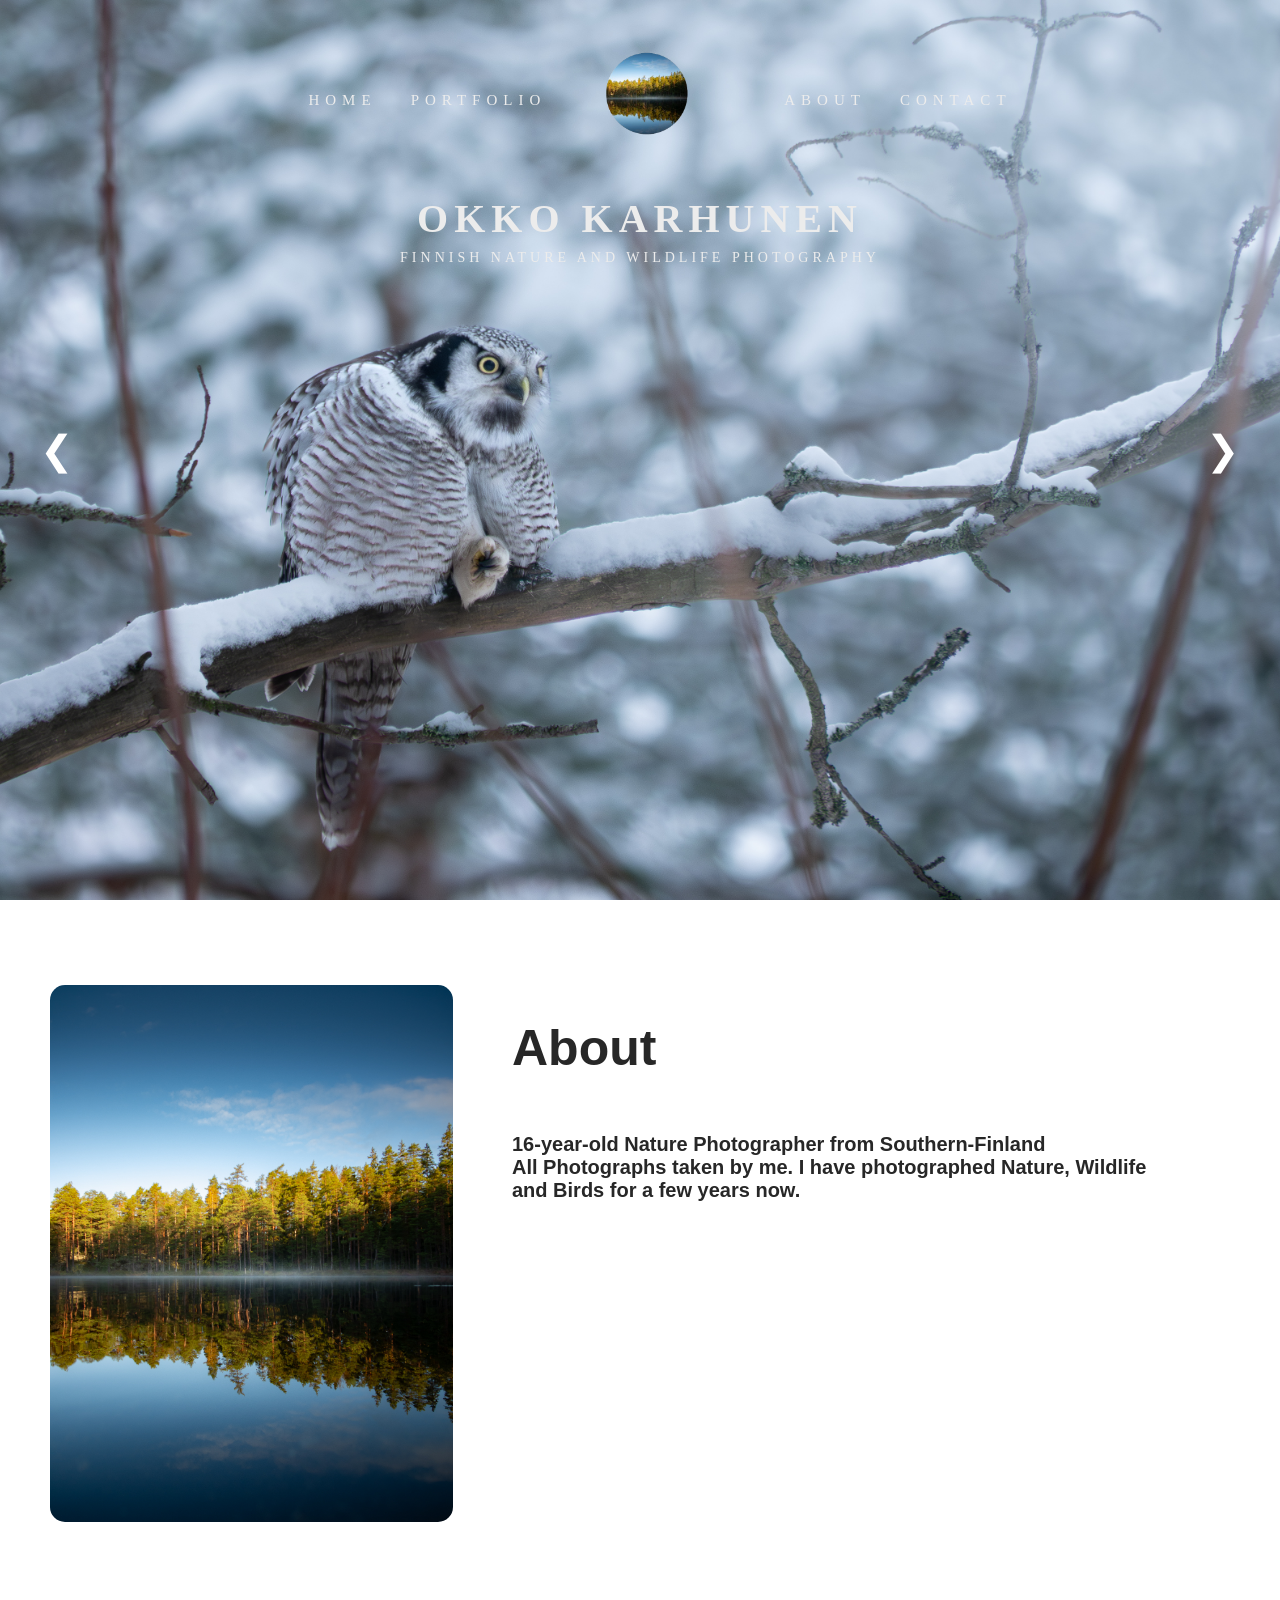
==== index.html @ 4d271e79 "Intial commit" ====
<!DOCTYPE html>
<html lang="en">
<head>
    <meta charset="UTF-8">
    <meta name="viewport" content="width=device-width, initial-scale=1.0">
    <title>Okko Karhunen</title>
    <link rel="stylesheet" href="style.css">
</head>
<body>
   <div id="header">
    <div class="container">
        <nav>
            <ul>
                <li><a href="#">Home</a></li>
                <li><a href="portfolio.html">Portfolio</a></li>
            </ul>
            <img src="images/logo.png" class="logo">
            <ul>
                <li><a href="#about">About</a></li>
                <li><a href="#">Contact</a></li>
            </ul>
        </nav>
         <div class="site-title">
            <h1>Okko Karhunen</h1>
            <h2>Finnish Nature and Wildlife Photography</h2>
        </div>
    </div> <!-- TÄMÄ SULKEE CONTAINERIN -->

    <!-- Nuolet tänne -->
    <div class="arrow left" onclick="prevSlide()">&#10094;</div>
    <div class="arrow right" onclick="nextSlide()">&#10095;</div>

</div>

    <div id="about">
        <div class="container">
            <div class="row">
                <div class="about-col-1">
                    <img src="images/logo.jpg">
                </div>
                <div class="about-col-2">
                    <h1 class="sub-title">About</h1>
                    <p class="down-title"><br>16-year-old Nature Photographer from Southern-Finland<br>All Photographs taken by me. I have photographed Nature, Wildlife <br>and Birds for a few years now.<br><br> </p>
                </div>
            </div>
        </div>
    </div>

 <script src="script.js"></script>   
</body>
</html>
---- style.css ----
html {
    scroll-behavior: smooth;
}
html, body {
    margin: 0;
    padding: 0;
}
* {
    font-family: 'Cinzel', serif;
    color: rgb(236, 236, 236);
}
body{
    background:rgb(255, 255, 255);
    color: #dddddd;
}
#header{
    width: 100%;
    height: 100vh;
    background-image: url(images/P1240639.jpg);
    background-size: cover;
    background-position: center;

}
.container{
    padding: 15px 0;
}

nav{
    display: flex;
    align-items: center;
    justify-content: center; /* muutettu */
    gap: 4px;               /* säädä tätä */
} 

.logo{
    width: 160px;
    margin-top: 10px;
}
nav ul li{
    display: inline-block;
    list-style: none;
    margin: 1px 15px;
}

nav ul li a{
    color: "#ffffff";
    text-decoration: none;
    font-size: 15px;
    position: relative;
    letter-spacing: 6px;
    text-transform: uppercase; 
}
nav ul li a::after{
    content: '';
    width: 0;
    height: 3px;
    background: #597480;
    position: absolute;
    left: 0;
    bottom: -6px;
    transition: 0.2s;
}
nav ul li a:hover::after{
    width: 100%;

}
.header-text{
    margin-top: 1%;
    font-size: 30px;
}
.header-text h1{
    font-size: 60px;
    margin-top: 10px;
}
.header-text h1 span{
    color:rgb(243, 243, 243);
}
.header-text span{
     font-family: 'Cinzel', serif;
    color:rgb(243, 243, 243);
}
/*-------------about-----------------*/
#about{
    padding: 70px 0;
    color:#ababab;
}
.row{
    display: flex;
    justify-content: space-between;
    flex-wrap: wrap;
}

.about-col-1{
    flex-basis: 35%;
}
.about-col-1 img{
    width: 90%;
    border-radius: 15px;
    margin-left: 50px;
}
.about-col-2{
    flex-basis: 60%;
}

.sub-title{
    font-size: 50px;
    font-weight: 600;
    color: rgb(39, 39, 39);
    font-family: Arial, sans-serif;
}

.down-title{
    font-size: 20px;
    color:rgb(39, 39, 39);
    font-family: Arial, sans-serif;
    font-weight: 590;

}

#header{
    position: relative; /* TÄRKEÄ */
    transition: background-image 0.5s ease-in-out;
}

/* Nuolet */
.arrow{
    position: absolute;
    top: 50%;
    transform: translateY(-50%);
    font-size: 40px;
    color: white;
    cursor: pointer;
    padding: 10px;
    user-select: none;
    z-index: 10;
    transition: 0.3s;
}

.arrow:hover{
    opacity: 0.6;
}

.left{
    left: 30px;
}

.right{
    right: 30px;
}

.site-title{
    text-align: center;
    margin-top: 20px;
}

.site-title h1{
    font-size: 28px;
    margin: 0;
    letter-spacing: 6px;
    text-transform: uppercase; 
}

.site-title h2{
    font-size: 14px;
    font-weight: 400;
    margin-top: 8px;
    letter-spacing: 4px;
    text-transform: uppercase; 
}






#portfolio-page{
    padding: 10px;
    background: #dddddd;
    min-height: 100vh;
}

.gallery{
    display: grid;
    grid-template-columns: repeat(3, 1fr);
    gap: 25px;
    margin-top: 40px;
}

.gallery img{
    width: 100%;
    height: 100%;
    object-fit: cover;
    transition: transform 0.4s ease;
}

.gallery img:hover{
    transform: scale(1.05);
}

.gallery img:first-child{
    grid-row: span 2;
}

.portfolio-wrapper{
    max-width: 1200px;
    margin: 0 auto;
    padding: 0 30px;
    background: #ffffff;
}

.gallery{
  display: grid;
  grid-template-columns: repeat(3, 1fr);
  gap: 30px;
  grid-auto-rows: 10px;
}

.item img{
  width: 100%;
  height: auto;
  display: block;
}

.item{
  grid-row-end: span 10;
}



#portfolio-banner{
  width: 100%;
  height: 450px;
  position: relative;
  overflow: hidden;
}

#portfolio-banner::before{
  content: "";
  position: absolute;
  inset: 0;
  background-image: url(images/Kingfisher1.jpg);
  background-size: cover;
  background-position: center;
  transition: filter 0.6s ease;
  z-index: 1;

  /* ALUSSA blur */
  filter: blur(4px);
}

#portfolio-banner:hover::before{
  /* hoverissa terävä */
  filter: blur(2px);
}

#portfolio-banner .container{
  position: relative;
  z-index: 2; /* tärkeä, jotta teksti tulee päälle */
  padding: 15px 0;
}

.site-title{
  position: relative;
  z-index: 2;
  text-align: center;
  margin-top: 10px;
  color: white;
}

.site-title h1{
  font-size: 40px;
  margin: 0;
  letter-spacing: 6px;
  text-transform: uppercase;
}

.site-title h2{
  font-size: 14px;
  font-weight: 400;
  margin-top: 8px;
  letter-spacing: 4px;
  text-transform: uppercase;
}





/* LIGHTBOX */
.hidden {
  display: none;
}

#lightbox {
  position: fixed;
  top: 0;
  left: 0;
  width: 100%;
  height: 100%;
  background: rgba(0,0,0,0.9);
  display: none;           /* piilotetaan aluksi */
  align-items: center;
  justify-content: center;
  z-index: 9999;
}

/* Kun lightbox on auki */
#lightbox.active {
  display: flex;
}

#lightbox img {
  max-width: 90%;
  max-height: 80%;
  object-fit: contain;
  border-radius: 0px;
  transform: scale(1);          /* normaalikoko */
  transition: transform 0.4s ease;
}

/* Zoom-luokka (tulee päälle klikkauksella) */
#lightbox img.zoomed {
  transform: scale(1.7);       /* 70% zoom */
}

#lightbox .close {
  position: absolute;
  top: 20px;
  right: 30px;
  font-size: 40px;
  color: white;
  cursor: pointer;
}

#lightbox .nav {
  position: absolute;
  top: 50%;
  transform: translateY(-50%);
  font-size: 50px;
  color: white;
  cursor: pointer;
  user-select: none;
}

#lightbox .nav.left {
  left: 30px;
}

#lightbox .nav.right {
  right: 30px;
}

.gallery{
  display: grid;
  grid-template-columns: repeat(3, 1fr);
  grid-auto-rows: 10px;
  gap: 20px;
  padding: 0 60px;
}

.item img{
  width: 100%;
  height: auto;
  display: block;
}
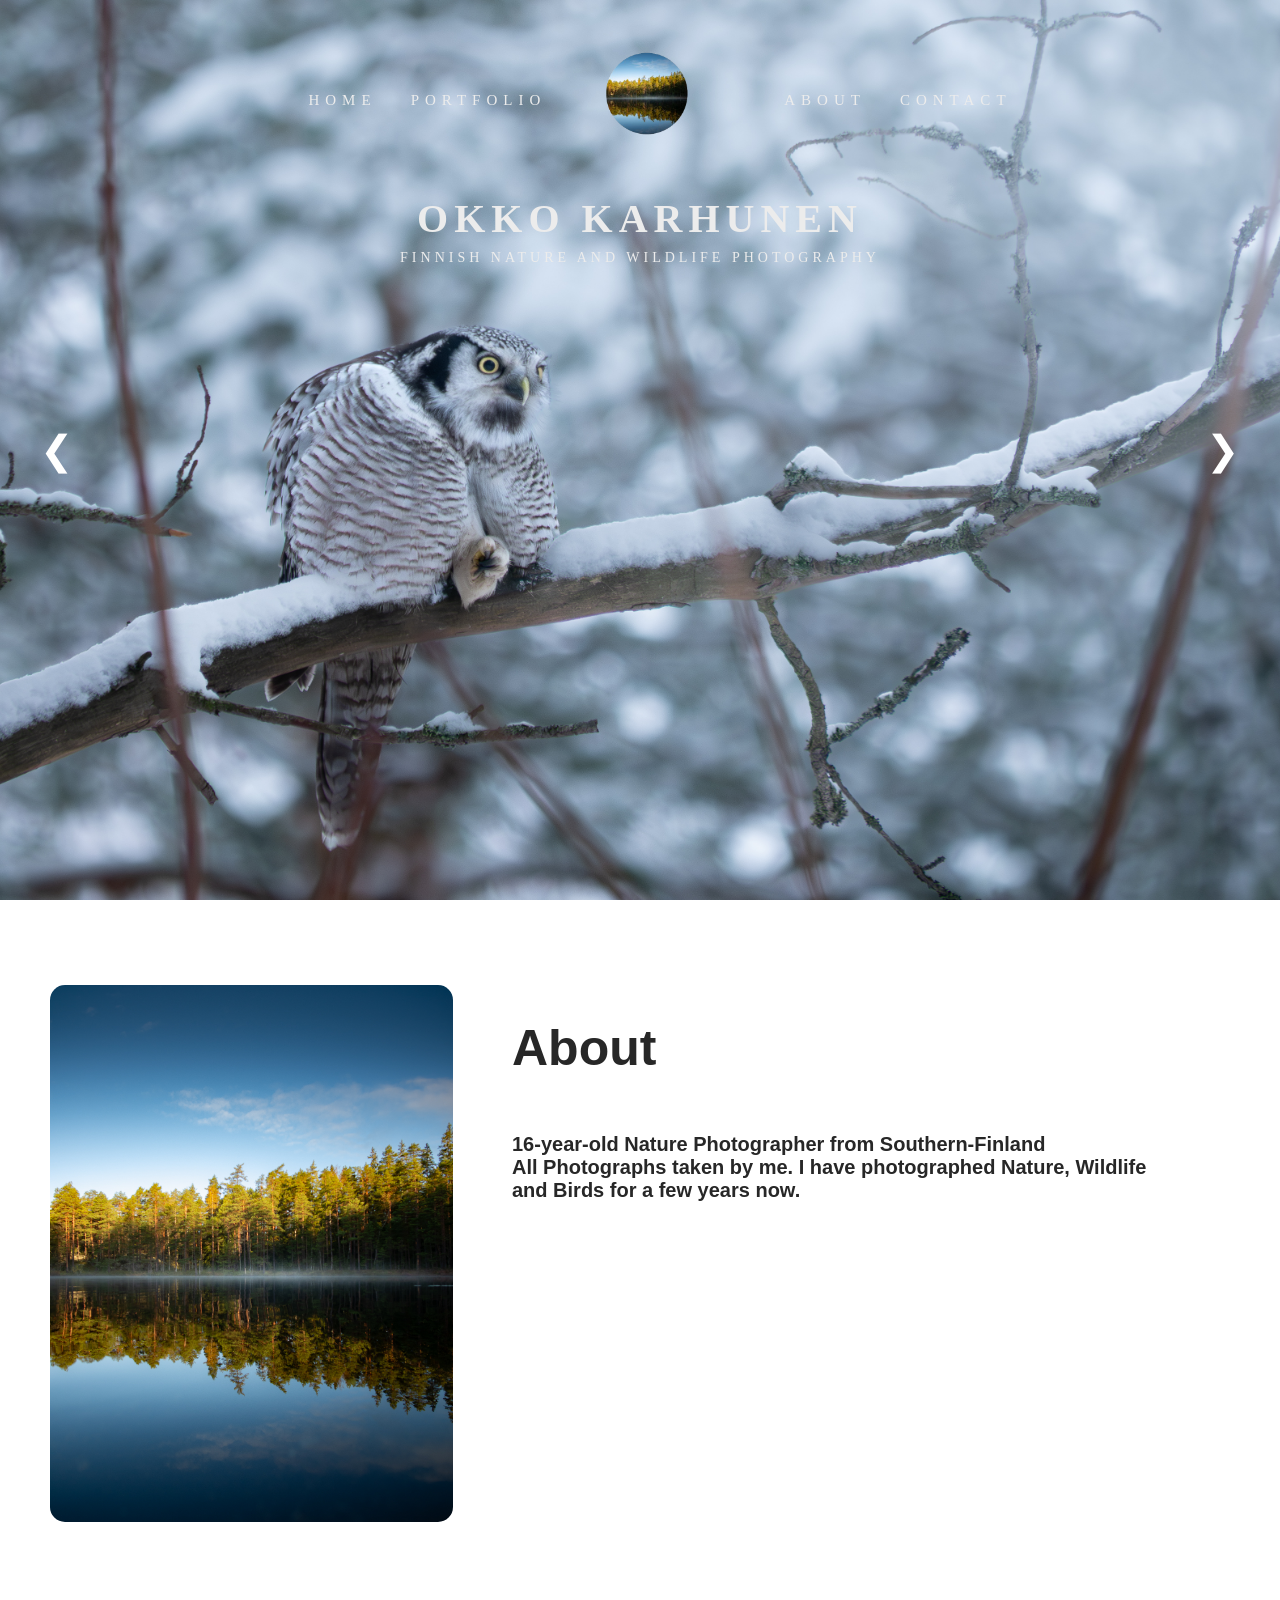
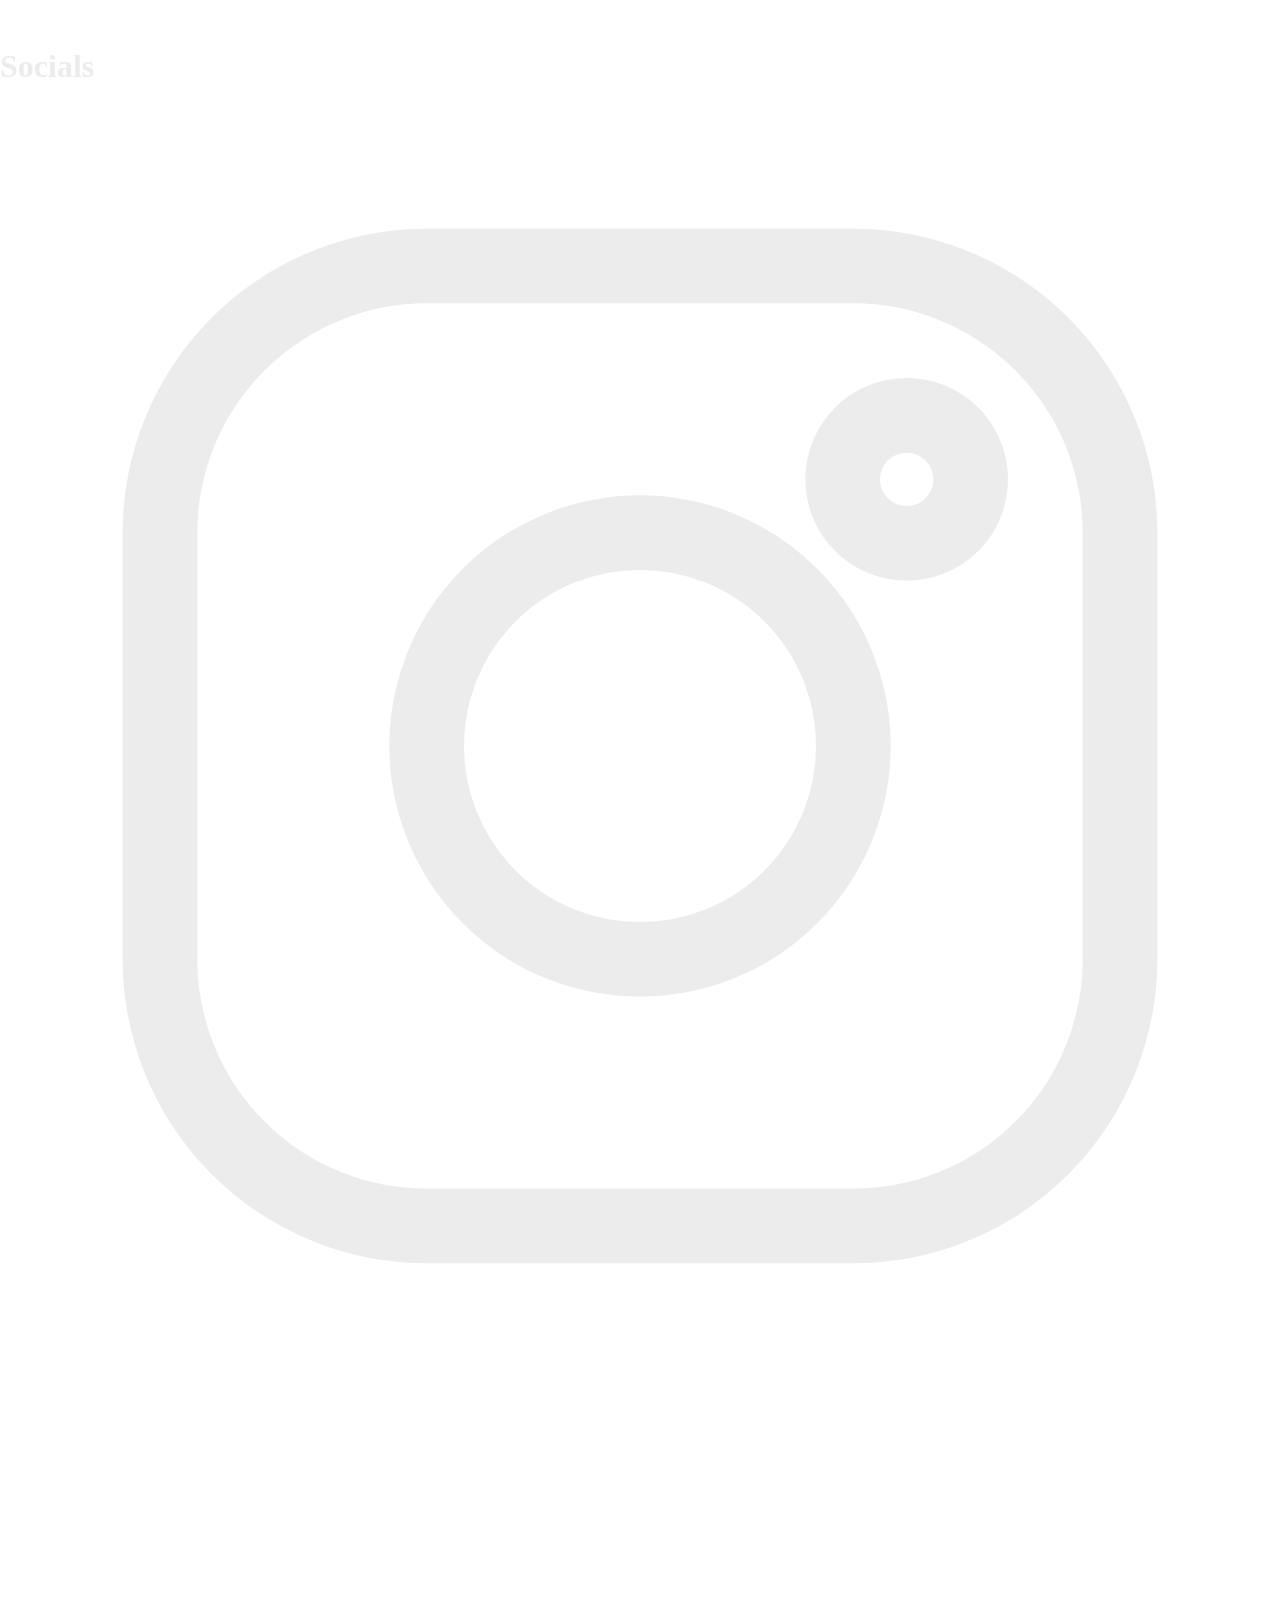
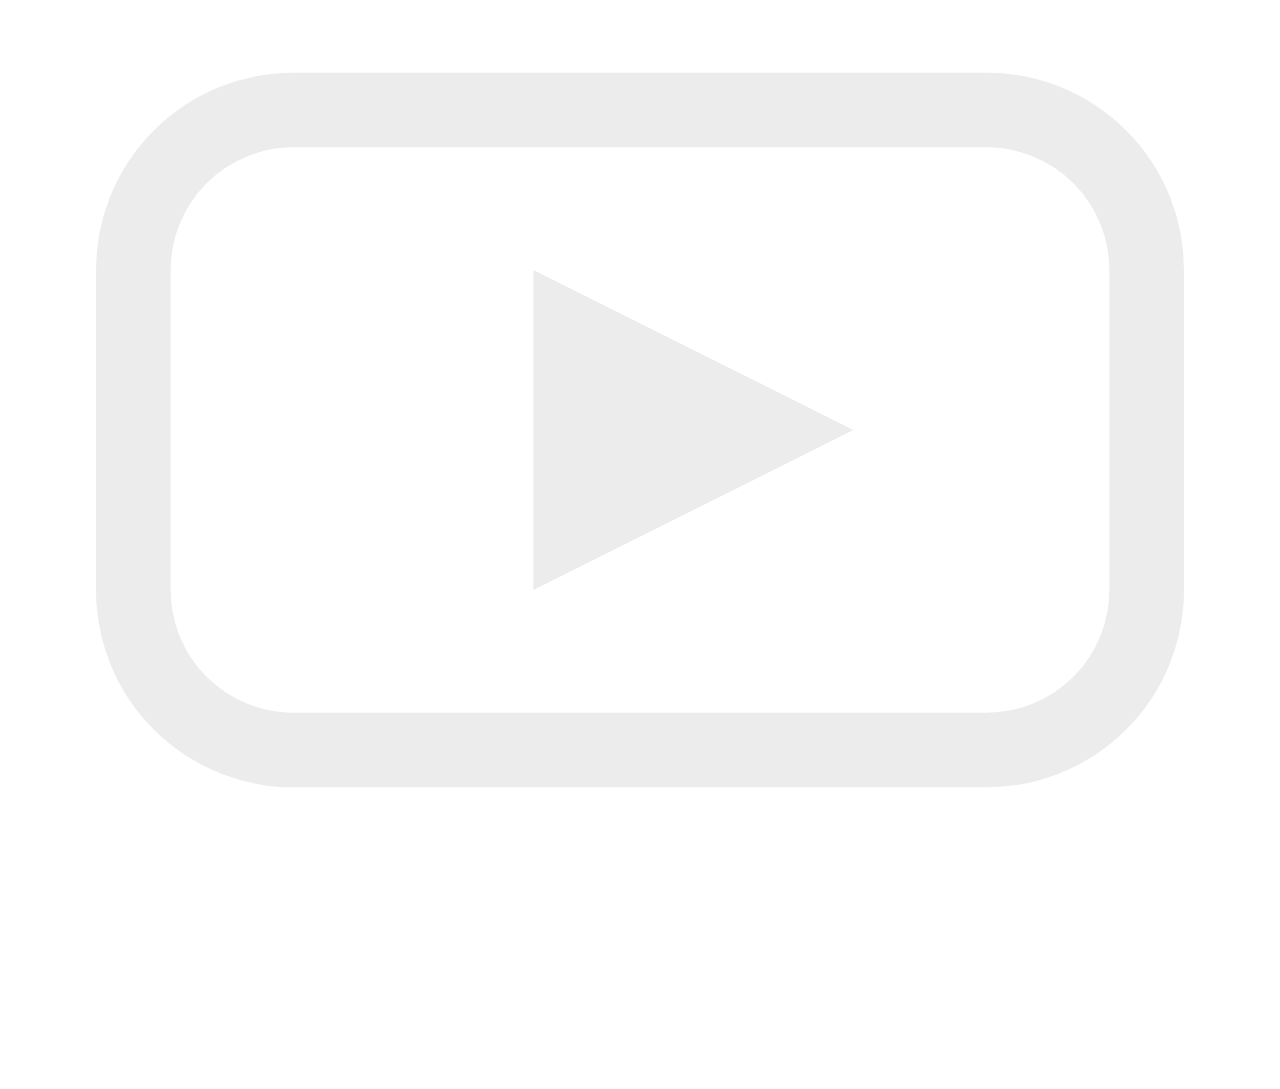
==== commit d7eb5e11: "Socials" ====
--- a/index.html
+++ b/index.html
@@ -46,6 +46,39 @@
         </div>
     </div>
 
- <script src="script.js"></script>   
+    <!----gradient--->
+<div class="background-gradient"></div>
+
+<div id="connect">
+  <div class="container">
+    <h1 class="sub-title1">Socials</h1>
+
+    <div class="social-icons">
+
+      <!-- Instagram -->
+      <a href="https://instagram.com/karhunenokko" target="_blank" class="icon">
+        <svg viewBox="0 0 24 24" fill="none" stroke="currentColor" stroke-width="1.4">
+  <rect x="3" y="3" width="18" height="18" rx="5"/>
+  <circle cx="12" cy="12" r="4"/>
+  <circle cx="17" cy="7" r="1.2"/>
+</svg>
+
+      </a>
+
+      <!-- YouTube -->
+      <a href="https://youtube.com/YOURNAME" target="_blank" class="icon">
+        <svg viewBox="0 0 24 24" fill="none" stroke="currentColor" stroke-width="1.4">
+  <rect x="2.5" y="6" width="19" height="12" rx="3"/>
+  <polygon points="10,9 16,12 10,15" fill="currentColor" stroke="none"/>
+</svg>
+      </a>
+
+    </div>
+  </div>
+</div>
+
+ <script src="script.js"></script> 
+ <script src="swipe.js"></script>
+ <script src="fade.js"></script>
 </body>
 </html>
--- a/style.css
+++ b/style.css
@@ -18,8 +18,17 @@
     height: 100vh;
     background-image: url(images/P1240639.jpg);
     background-size: cover;
-    background-position: center;
-
+    background-position: center center; /* keskitetään vaakasuoraan ja pystysuoraan */
+    background-repeat: no-repeat;
+    position: relative;
+    overflow: hidden;
+
+}
+@media (max-width: 600px) {
+    #header {
+        background-position: center top; /* keskitetään vaakasuoraan ja ylhäältä */
+        background-size: cover;          /* varmistaa, että kuva täyttää koko headerin */
+    }
 }
 .container{
     padding: 15px 0;
@@ -30,12 +39,17 @@
     align-items: center;
     justify-content: center; /* muutettu */
     gap: 4px;               /* säädä tätä */
+    flex-wrap: wrap;
 } 
+
 
 .logo{
     width: 160px;
     margin-top: 10px;
-}
+    height: auto;
+}
+
+
 nav ul li{
     display: inline-block;
     list-style: none;
@@ -132,6 +146,7 @@
     cursor: pointer;
     padding: 10px;
     user-select: none;
+      touch-action: manipulation; /* parantaa mobiilituntumaa */
     z-index: 10;
     transition: 0.3s;
 }
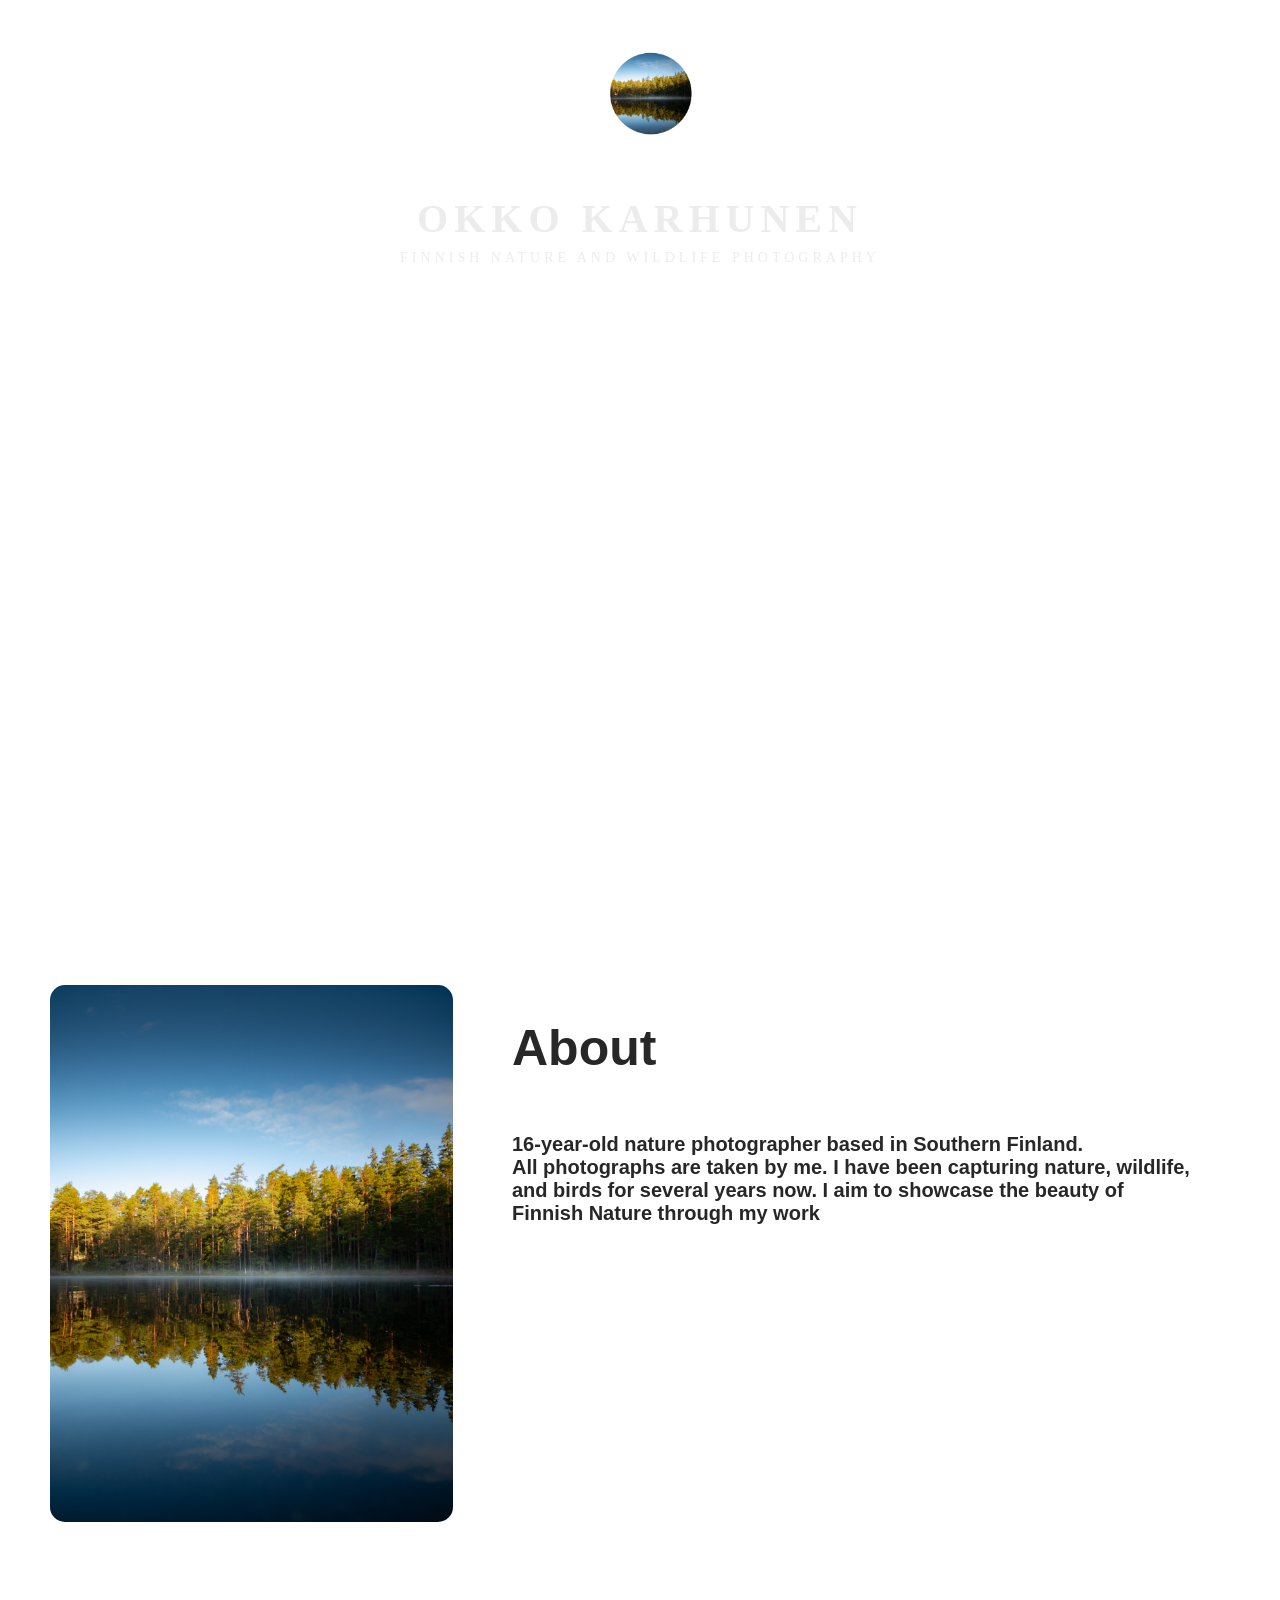
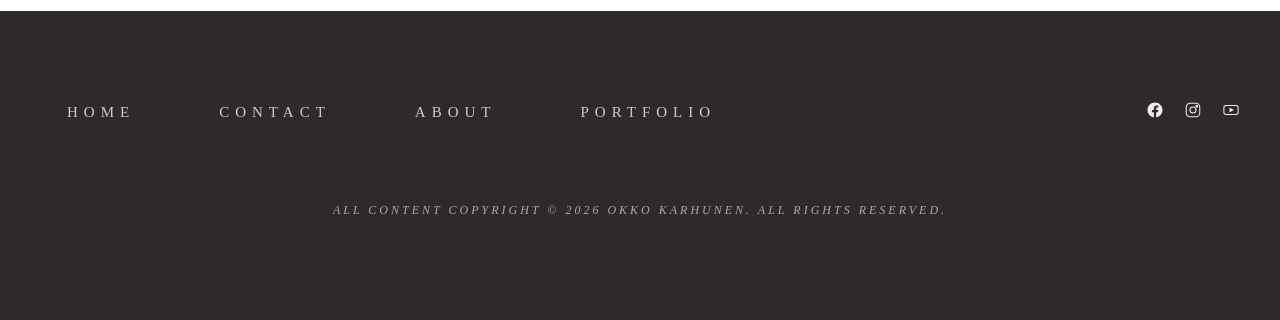
==== commit b3e9304f: "päivitys" ====
--- a/index.html
+++ b/index.html
@@ -17,7 +17,7 @@
             <img src="images/logo.png" class="logo">
             <ul>
                 <li><a href="#about">About</a></li>
-                <li><a href="#">Contact</a></li>
+                <li><a href="#connect">Socials</a></li>
             </ul>
         </nav>
          <div class="site-title">
@@ -40,42 +40,51 @@
                 </div>
                 <div class="about-col-2">
                     <h1 class="sub-title">About</h1>
-                    <p class="down-title"><br>16-year-old Nature Photographer from Southern-Finland<br>All Photographs taken by me. I have photographed Nature, Wildlife <br>and Birds for a few years now.<br><br> </p>
+                    <p class="down-title"><br>16-year-old nature photographer based in Southern Finland.<br>All photographs are taken by me. I have been capturing nature, wildlife, <br>and birds for several years now. I aim to showcase the beauty of <br>Finnish Nature through my work<br> </p>
                 </div>
             </div>
         </div>
     </div>
 
-    <!----gradient--->
-<div class="background-gradient"></div>
 
-<div id="connect">
-  <div class="container">
-    <h1 class="sub-title1">Socials</h1>
 
-    <div class="social-icons">
+<footer id="footer-socials">
+  <div class="container footer-content">
+    <nav class="footer-nav">
+      <ul>
+        <li><a href="index.html">Home</a></li>
+        <li><a href="index.html#contact">Contact</a></li>
+        <li><a href="index.html#about">About</a></li>
+        <li><a href="portfolio.html">Portfolio</a></li>
+      </ul>
+    </nav>
 
-      <!-- Instagram -->
-      <a href="https://instagram.com/karhunenokko" target="_blank" class="icon">
-        <svg viewBox="0 0 24 24" fill="none" stroke="currentColor" stroke-width="1.4">
-  <rect x="3" y="3" width="18" height="18" rx="5"/>
-  <circle cx="12" cy="12" r="4"/>
-  <circle cx="17" cy="7" r="1.2"/>
-</svg>
-
+    <div class="footer-social-icons">
+      <a href="https://facebook.com/!" target="_blank" aria-label="Facebook" class="footer-icon">
+        <!-- Facebook SVG -->
+        <svg viewBox="0 0 24 24" fill="currentColor" stroke="none" width="18" height="18">
+          <path d="M22 12.07c0-5.5-4.48-9.97-10-9.97S2 6.57 2 12.07c0 4.98 3.66 9.1 8.44 9.86v-6.96H7.9v-2.9h2.54v-2.22c0-2.5 1.49-3.88 3.77-3.88 1.09 0 2.23.2 2.23.2v2.46h-1.25c-1.23 0-1.62.77-1.62 1.56v1.87h2.77l-.44 2.9h-2.33v6.96c4.78-.77 8.44-4.88 8.44-9.86z"/>
+        </svg>
       </a>
-
-      <!-- YouTube -->
-      <a href="https://youtube.com/YOURNAME" target="_blank" class="icon">
-        <svg viewBox="0 0 24 24" fill="none" stroke="currentColor" stroke-width="1.4">
-  <rect x="2.5" y="6" width="19" height="12" rx="3"/>
-  <polygon points="10,9 16,12 10,15" fill="currentColor" stroke="none"/>
-</svg>
+      <a href="https://instagram.com/karhunenokko" target="_blank" aria-label="Instagram" class="footer-icon">
+        <!-- Instagram SVG -->
+        <svg viewBox="0 0 24 24" fill="none" stroke="currentColor" stroke-width="1.4" width="18" height="18">
+          <rect x="3" y="3" width="18" height="18" rx="5"/>
+          <circle cx="12" cy="12" r="4"/>
+          <circle cx="17" cy="7" r="1.2"/>
+        </svg>
       </a>
-
+      <a href="https://youtube.com/!" target="_blank" aria-label="YouTube" class="footer-icon">
+        <!-- YouTube SVG -->
+        <svg viewBox="0 0 24 24" fill="none" stroke="currentColor" stroke-width="1.4" width="18" height="18">
+          <rect x="2.5" y="6" width="19" height="12" rx="3"/>
+          <polygon points="10,9 16,12 10,15" fill="currentColor" stroke="none"/>
+        </svg>
+      </a>
     </div>
   </div>
-</div>
+  <p class="footer-copy">All content copyright © 2026 Okko Karhunen. All rights reserved.</p>
+</footer>
 
  <script src="script.js"></script> 
  <script src="swipe.js"></script>
--- a/style.css
+++ b/style.css
@@ -16,7 +16,7 @@
 #header{
     width: 100%;
     height: 100vh;
-    background-image: url(images/P1240639.jpg);
+    background-image: url(images/DSC03587-3.jpg);
     background-size: cover;
     background-position: center center; /* keskitetään vaakasuoraan ja pystysuoraan */
     background-repeat: no-repeat;
@@ -56,27 +56,26 @@
     margin: 1px 15px;
 }
 
-nav ul li a{
-    color: "#ffffff";
+nav ul li a {
+    color: #ffffff;
     text-decoration: none;
     font-size: 15px;
-    position: relative;
     letter-spacing: 6px;
-    text-transform: uppercase; 
-}
-nav ul li a::after{
-    content: '';
-    width: 0;
-    height: 3px;
-    background: #597480;
-    position: absolute;
-    left: 0;
-    bottom: -6px;
-    transition: 0.2s;
-}
-nav ul li a:hover::after{
-    width: 100%;
-
+    text-transform: uppercase;
+
+    padding: 6px 12px;
+    border-radius: 8px;
+
+    transition: 
+        background-color 0.6s cubic-bezier(0.25, 0.8, 0.25, 1),
+        transform 0.5s cubic-bezier(0.25, 0.8, 0.25, 1),
+        box-shadow 0.6s cubic-bezier(0.25, 0.8, 0.25, 1);
+}
+
+nav ul li a:hover {
+    background-color: rgba(255, 255, 255, 0.12);
+    transform: translateY(1px);
+    box-shadow: 0 6px 18px rgba(0, 0, 0, 0.25);
 }
 .header-text{
     margin-top: 1%;
@@ -249,29 +248,25 @@
   overflow: hidden;
 }
 
-#portfolio-banner::before{
+#portfolio-banner::before {
   content: "";
   position: absolute;
   inset: 0;
-  background-image: url(images/Kingfisher1.jpg);
+  background-image: url(images/DSC03587.jpg); 
   background-size: cover;
   background-position: center;
-  transition: filter 0.6s ease;
   z-index: 1;
-
-  /* ALUSSA blur */
-  filter: blur(4px);
-}
-
-#portfolio-banner:hover::before{
-  /* hoverissa terävä */
-  filter: blur(2px);
-}
+  filter: none;
+  transition: none; 
+  filter: blur(10px);
+}
+
+
+
 
 #portfolio-banner .container{
   position: relative;
-  z-index: 2; /* tärkeä, jotta teksti tulee päälle */
-  padding: 15px 0;
+  z-index: 2;
 }
 
 .site-title{
@@ -377,4 +372,124 @@
   width: 100%;
   height: auto;
   display: block;
+}
+
+#connect {
+    padding: 50px 0;
+    background-color: #868686;       /* Aluksi valkoinen */
+    text-align: center;
+    
+}
+
+#connect.active {
+    background-color: #868686;      /* Fade lopulliseen väriin */
+}
+
+.social-icons {
+    margin-top: 40px;
+    display: flex;
+    justify-content: center;
+    gap: 50px;
+}
+
+.icon svg {
+    width: 80px;          /* hieman pienempi */
+    height: 80px;
+    color: #9a9a9a;       /* vaalea mutta näkyvä harmaa */
+    transition: all 0.3s ease;
+}
+
+.icon:hover svg {
+    color: #444;          /* tummempi hover */
+    transform: scale(1.08);
+}
+
+.background-gradient {
+  height: 10px; /* tai haluamasi korkeus */
+  background: linear-gradient(to bottom, #ffffff,#868686 );
+  
+}
+
+.sub-title1 {
+  font-family: 'Cinzel', serif;  
+  color: rgb(236, 236, 236);     
+  letter-spacing: 3px;           
+  text-transform: uppercase;     
+  font-weight: 600;               
+  font-size: 50px;               
+-webkit-font-smoothing: antialiased;     
+  -moz-osx-font-smoothing: grayscale;  
+    -webkit-font-smoothing: antialiased;       
+  -moz-osx-font-smoothing: grayscale;        
+
+  
+  text-shadow:
+     0 0 3px rgba(236, 236, 236, 0.4),
+     0 0 5px rgba(236, 236, 236, 0.3); 
+}
+
+#footer-socials {
+  background-color: #2e2a29; /* Tumma tausta, säädä halutessasi */
+  padding: 90px 0;
+  color: #ccc;
+  font-family: 'Cinzel', serif;
+  font-size: 14px;
+  letter-spacing: 3px;
+  text-transform: uppercase;
+}
+
+#footer-socials .footer-content {
+  display: flex;
+  justify-content: space-between;
+  align-items: center;
+  max-width: 1200px;
+  margin: 0 auto;
+  padding: 0 20px;
+}
+
+#footer-socials .footer-nav ul {
+  list-style: none;
+  padding: 0;
+  margin: 0;
+  display: flex;
+  gap: 30px;
+}
+
+#footer-socials .footer-nav ul li a {
+  color: #ccc;
+  text-decoration: none;
+  transition: color 0.3s ease;
+}
+
+#footer-socials .footer-nav ul li a:hover {
+  color: #fff;
+}
+
+.footer-social-icons {
+  display: flex;
+  gap: 20px;
+}
+
+.footer-icon svg {
+  color: #ccc;
+  transition: color 0.3s ease;
+  cursor: pointer;
+}
+
+.footer-icon:hover svg {
+  color: #fff;
+}
+.footer-copy {
+  text-align: center;
+  font-size: 12px;
+  color: #aaa;
+  margin-top: 180px;
+  font-style: italic;
+}
+.footer-copy {
+  text-align: center;
+  font-size: 12px;
+  color: #aaa;
+  font-style: italic;
+  margin-top: 80px; /* siirtää copyrightin alas */
 }
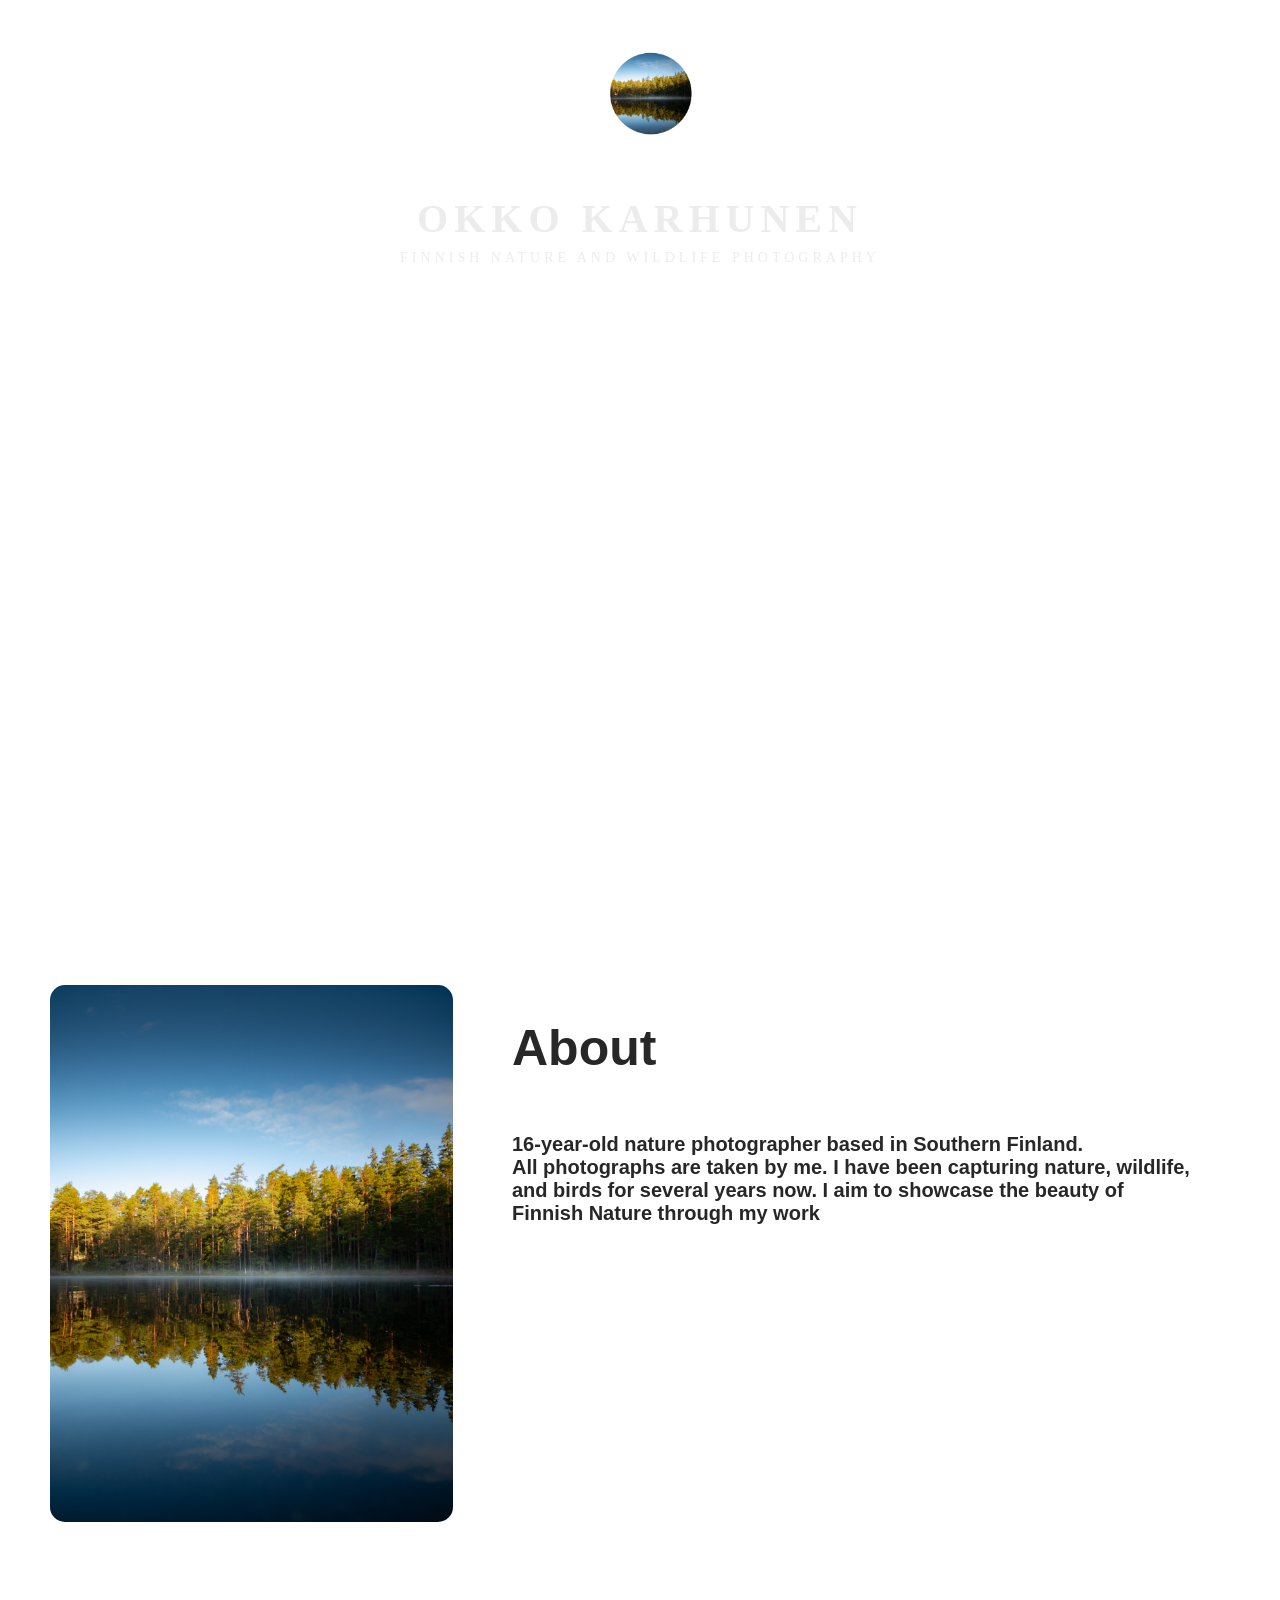
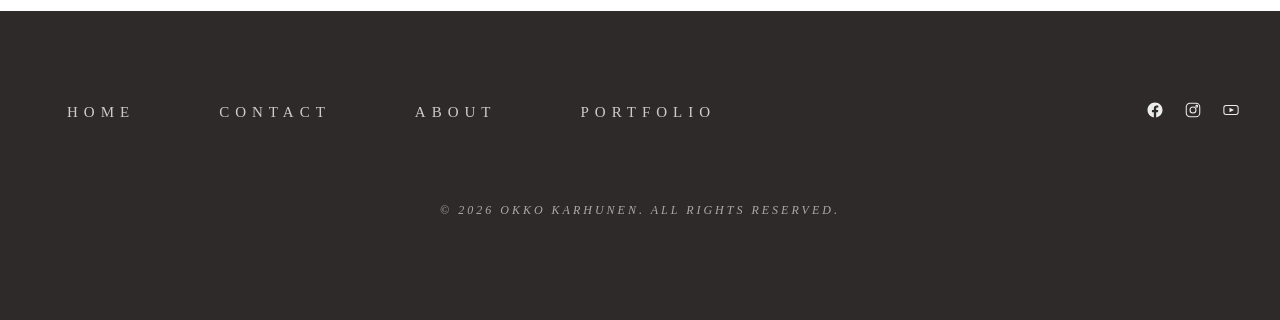
==== commit d8d6a35e: "päivity1s" ====
--- a/index.html
+++ b/index.html
@@ -83,7 +83,7 @@
       </a>
     </div>
   </div>
-  <p class="footer-copy">All content copyright © 2026 Okko Karhunen. All rights reserved.</p>
+  <p class="footer-copy">© 2026 Okko Karhunen. All rights reserved.</p>
 </footer>
 
  <script src="script.js"></script> 
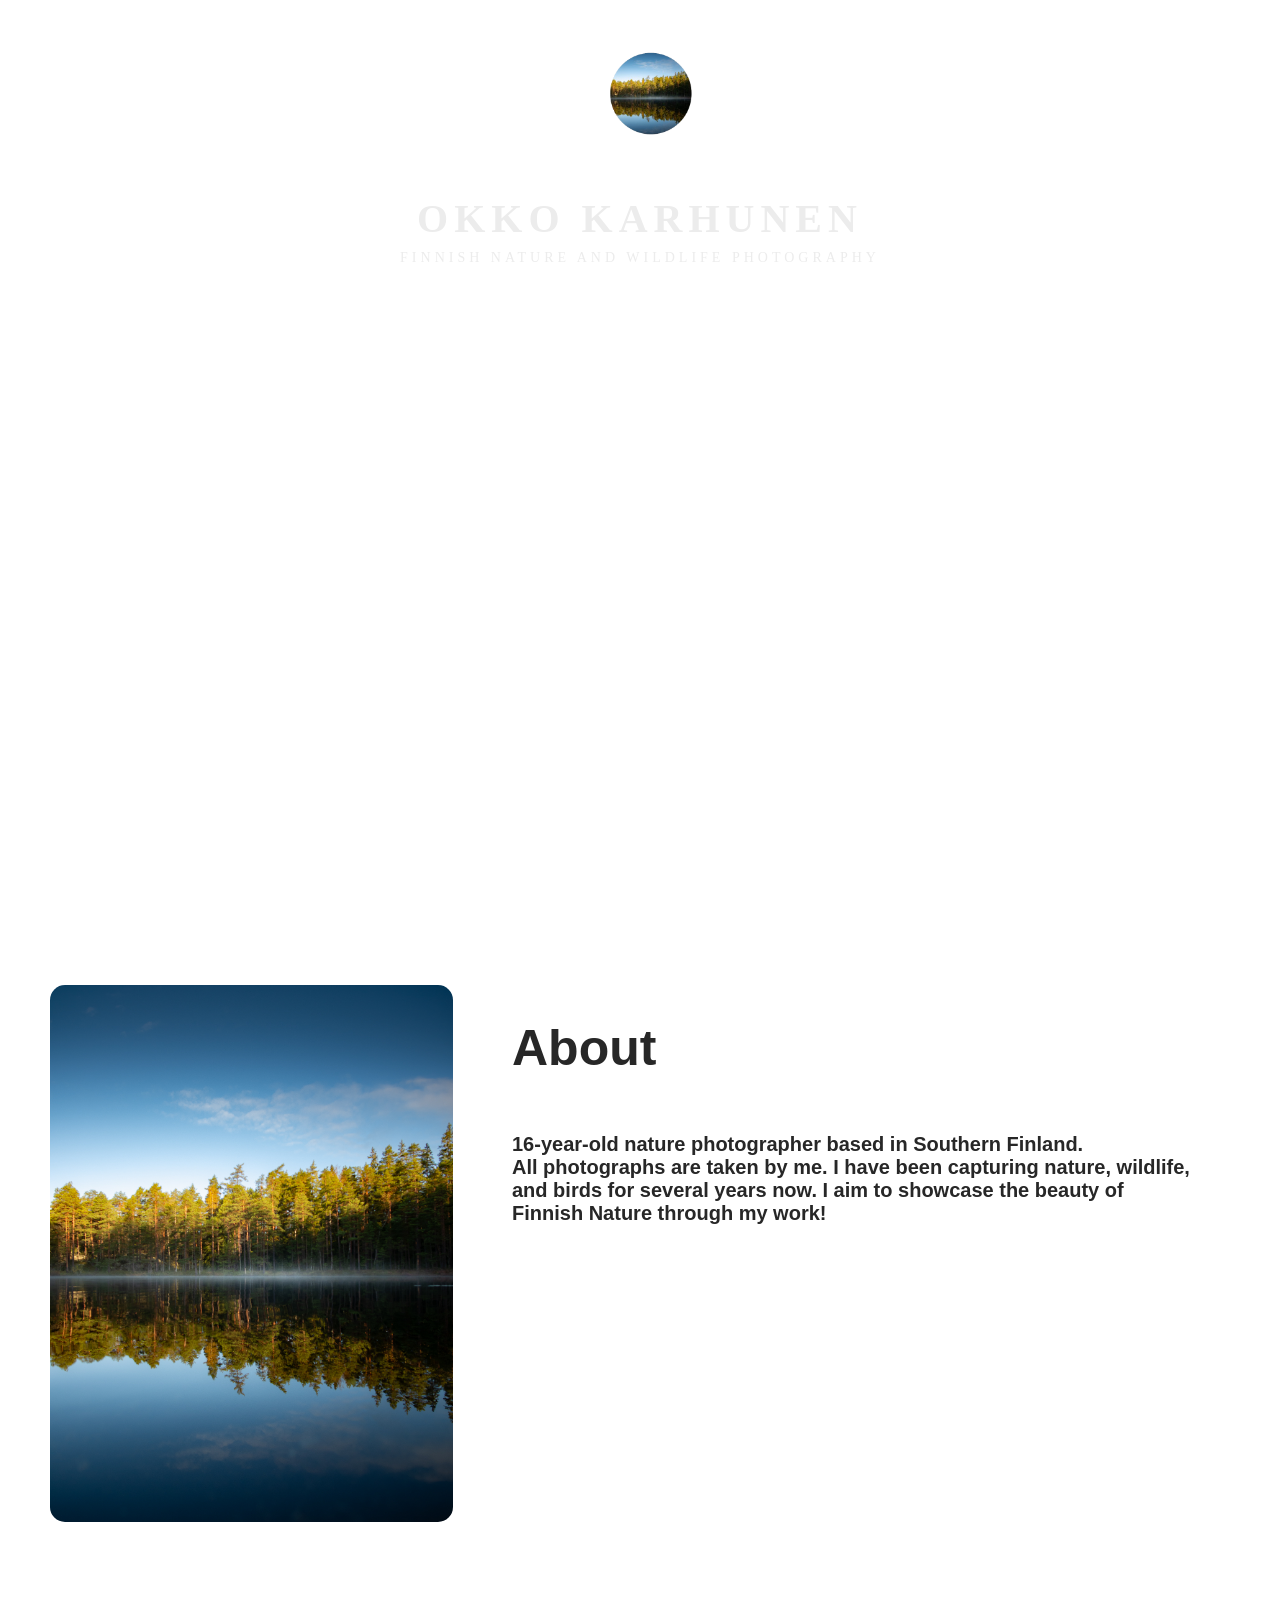
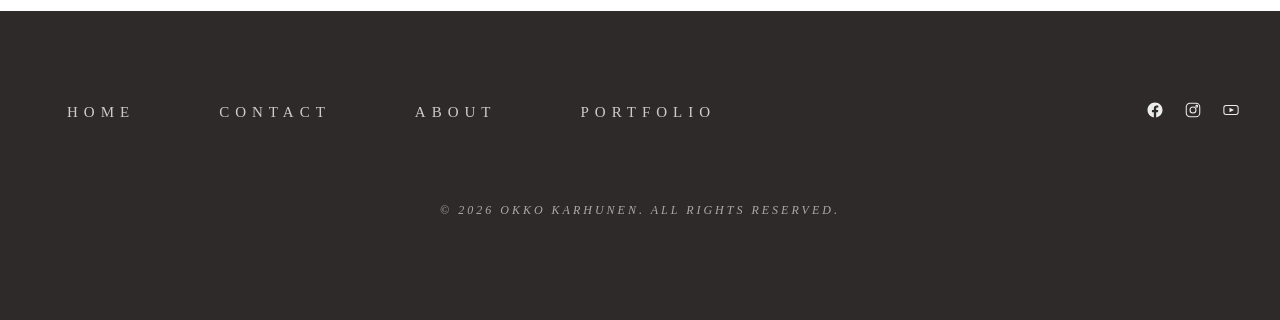
==== commit 9ba945b3: "update" ====
--- a/index.html
+++ b/index.html
@@ -40,7 +40,7 @@
                 </div>
                 <div class="about-col-2">
                     <h1 class="sub-title">About</h1>
-                    <p class="down-title"><br>16-year-old nature photographer based in Southern Finland.<br>All photographs are taken by me. I have been capturing nature, wildlife, <br>and birds for several years now. I aim to showcase the beauty of <br>Finnish Nature through my work<br> </p>
+                    <p class="down-title"><br>16-year-old nature photographer based in Southern Finland.<br>All photographs are taken by me. I have been capturing nature, wildlife, <br>and birds for several years now. I aim to showcase the beauty of <br>Finnish Nature through my work!<br> </p>
                 </div>
             </div>
         </div>
